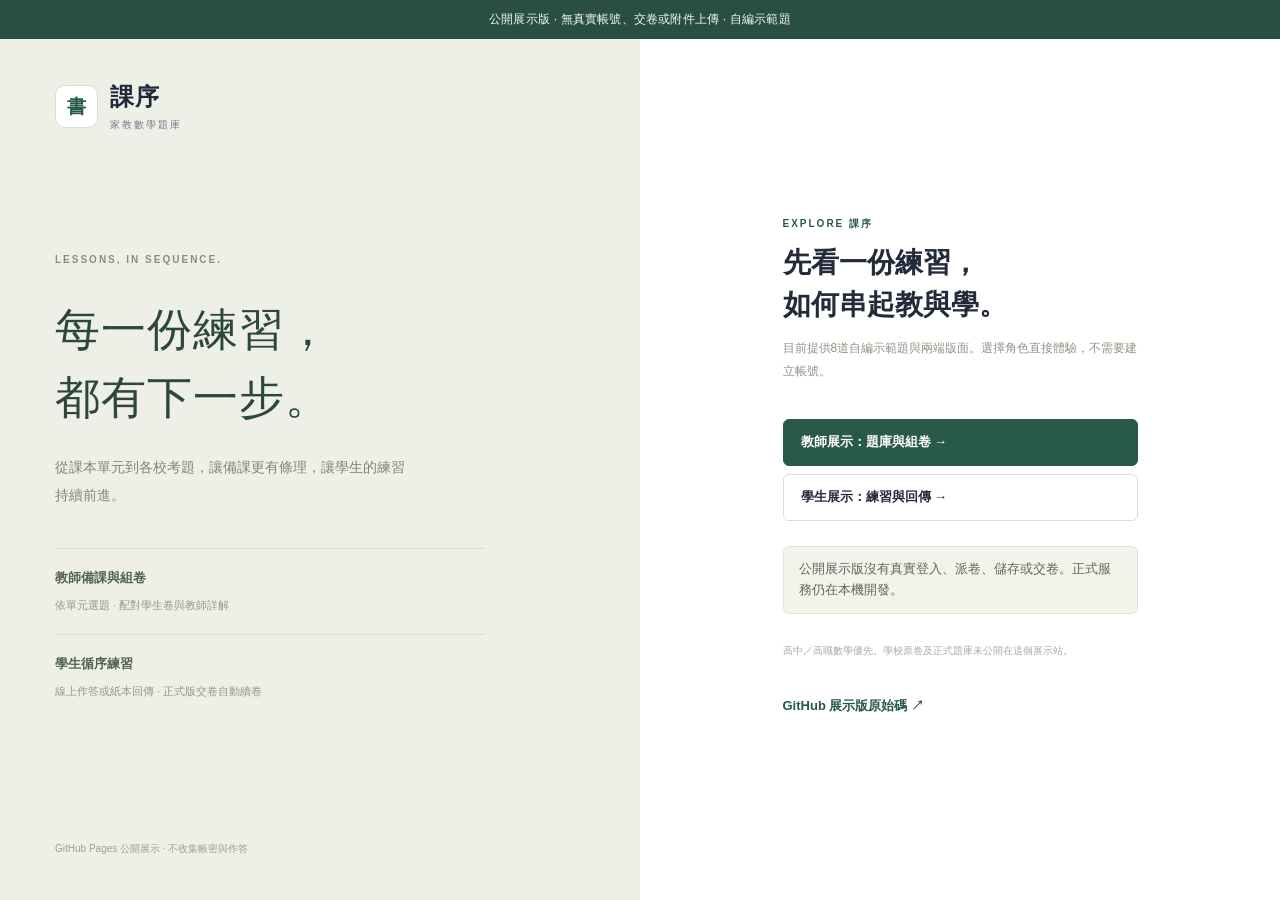
==== index.html @ 759a8093 "Publish Kexu math bank static demonstration" ====
<!doctype html>
<html lang="zh-Hant"><head><meta charset="utf-8"><meta name="viewport" content="width=device-width,initial-scale=1"><meta name="description" content="課序家教數學題庫公開展示：教師組卷與學生練習介面，不提供真實登入或交卷。"><title>課序 · 家教數學題庫展示</title><link rel="icon" href="data:,"><link rel="stylesheet" href="./assets/base.css"><link rel="stylesheet" href="./assets/demo.css"><link rel="stylesheet" href="./assets/katex/katex.min.css"><script defer src="./assets/katex/katex.min.js"></script><script defer src="./assets/katex/contrib/auto-render.min.js"></script><script defer src="./assets/site.js"></script></head><body data-page="home" data-root="./"><div id="app"></div><noscript>本展示需啟用JavaScript，未提供真實帳號及交卷。</noscript></body></html>
---- assets/base.css ----
:root{--ink:#232b3b;--muted:#76808a;--paper:#fff;--canvas:#f6f6f2;--line:#e4e7e1;--green:#29594b;--green-soft:#eaf2ed;--indigo:#2b3553;--sand:#edeae1;--radius:9px;--font:Arial,"PingFang TC","Noto Sans TC","Microsoft JhengHei",sans-serif}
*{box-sizing:border-box}body{margin:0;font-family:var(--font);font-size:14px;color:var(--ink);background:var(--canvas);line-height:1.6}button,input,textarea,select{font:inherit}button,a,input,select,textarea{-webkit-tap-highlight-color:transparent}button,a{touch-action:manipulation}button{cursor:pointer}button:disabled{opacity:.48;cursor:not-allowed}a{color:inherit;text-decoration:none}h1,h2,h3,p{margin:0}h1{font-size:31px;line-height:1.3;letter-spacing:-1px}h2{font-size:20px;line-height:1.5}h3{font-size:16px;line-height:1.6}small{font-size:12px;color:var(--muted)}button:focus-visible,a:focus-visible{outline:3px solid #82b6a3;outline-offset:3px}input:focus,textarea:focus,select:focus{outline:2px solid #82b6a3;outline-offset:1px}input,textarea,select{border:1px solid #dce1da;border-radius:6px;background:#fff;color:var(--ink);padding:10px 12px;min-width:0;max-width:100%;width:100%;line-height:1.6}input[type=checkbox],input[type=radio]{width:17px;height:17px;accent-color:var(--green);flex:none;padding:0}textarea{resize:vertical}label{display:flex;flex-direction:column;gap:7px;color:#465048;font-size:13px;font-weight:600;margin:0 0 18px}form label:last-of-type{margin-bottom:20px}.button{display:inline-flex;align-items:center;justify-content:center;gap:8px;min-height:40px;padding:9px 15px;border:1px solid #d9dfd8;border-radius:6px;background:white;color:var(--ink);font-weight:600;font-size:13px;white-space:nowrap}.button:hover:not(:disabled){background:#f1f4ef;border-color:#aabcb0}.button.primary{color:white;background:var(--green);border-color:var(--green)}.button.primary:hover:not(:disabled){background:#1f473b}.button.full{width:100%}.icon-button{padding:8px;display:inline-flex;align-items:center;justify-content:center;border:1px solid transparent;border-radius:6px;background:transparent;color:var(--muted)}.icon-button:hover{background:#eff2ec;color:var(--ink)}.text-button{display:inline-flex;align-items:center;gap:6px;border:0;background:transparent;color:var(--green);padding:7px 0;font-size:13px;font-weight:600}.eyebrow{display:block;font-family:'DM Sans',Arial,sans-serif;font-size:10px;letter-spacing:2px;font-weight:700;color:var(--green);margin-bottom:10px}.badge{display:inline-flex;align-items:center;gap:4px;padding:3px 8px;border-radius:4px;color:#53605a;background:#eff1eb;font-size:11px;white-space:nowrap;font-weight:500}.badge.green{background:var(--green-soft);color:var(--green)}.badge.muted{background:#f0f1ed;color:#798178}.badge.amber{background:#f9edcf;color:#977329}.notice{padding:12px 15px;border-radius:6px;font-size:13px;border:1px solid #f0d3ce;color:#973e33;background:#fff2ef;margin:0 0 16px;overflow-wrap:anywhere;display:flex;align-items:center;gap:8px}.notice.success{color:#285944;background:#edf6ef;border-color:#d2e6d7}.notice.info{color:#5e685d;background:#f2f3eb;border-color:#e0e4d6}.muted-text{color:var(--muted);font-size:13px;margin:8px 0 18px;line-height:1.8}.math-text{white-space:pre-wrap;overflow-wrap:anywhere}.math-text .katex{font-size:1.1em}.math-text .katex-display{overflow-x:auto;max-width:100%;padding:3px 0}.loading{display:flex;align-items:center;justify-content:center;gap:12px;min-height:250px;color:var(--muted)}.spinner{display:inline-block;width:21px;height:21px;border:2px solid #d6e0d8;border-top-color:var(--green);border-radius:50%;animation:spin .8s linear infinite}@keyframes spin{to{transform:rotate(360deg)}}.loading-shell{max-width:600px;margin:15vh auto;padding:24px}.empty{text-align:center;padding:50px 24px;color:#a5afa5}.empty h3{color:#536155;margin:14px 0 7px;font-size:16px}.empty p{color:#879187;font-size:13px;max-width:390px;margin:auto;line-height:1.8}.empty .text-button{display:flex;margin:12px auto 0}.brand{display:flex;align-items:center;gap:12px;font-size:24px;line-height:1.25;font-weight:700;letter-spacing:1px}.brand small{display:block;font-size:10px;letter-spacing:2px;margin-top:7px;font-weight:400}.brand-icon{display:flex;align-items:center;justify-content:center;width:43px;height:43px;border:1px solid #d8dfd4;border-radius:10px;color:var(--green);background:#fff}
.workspace{display:flex;min-height:100vh}.sidebar{width:226px;flex:none;position:fixed;inset:0 auto 0 0;background:#fff;border-right:1px solid var(--line);display:flex;flex-direction:column;padding:35px 21px 20px;z-index:30}.sidebar .brand{margin-left:4px}.sidebar-caption{font-family:'DM Sans',Arial,sans-serif;font-size:9px;letter-spacing:1.7px;color:#97a096;margin:52px 12px 15px}.sidebar nav{display:flex;flex-direction:column;gap:5px}.sidebar nav button{display:flex;align-items:center;gap:12px;border:none;background:transparent;color:#737d75;text-align:left;border-radius:6px;padding:12px 13px;font-size:13px;min-height:45px;position:relative}.sidebar nav button.active{color:var(--green);background:var(--green-soft);font-weight:600}.sidebar nav button:hover{background:#f3f5f0}.nav-arrow{margin-left:auto}.sidebar-bottom{display:flex;gap:10px;align-items:center;margin-top:auto;padding-top:20px;border-top:1px solid var(--line)}.avatar{width:33px;height:33px;display:flex;align-items:center;justify-content:center;border-radius:50%;background:#f0ede3;font-size:12px;color:#7a755f;font-weight:700}.sidebar-bottom strong{font-size:12px;max-width:100px;overflow:hidden;text-overflow:ellipsis;display:block}.sidebar-bottom small{display:block;font-size:10px}.sidebar-bottom button{margin-left:auto;background:transparent;border:none;padding:5px;color:#7d877d}.main{margin-left:226px;width:calc(100% - 226px);padding:42px 42px 70px;max-width:1800px}.mobile-bar,.sidebar-scrim{display:none}.page-heading{display:flex;align-items:center;justify-content:space-between;gap:20px;margin-bottom:29px}.page-heading p{color:var(--muted);font-size:13px;margin-top:10px}.page-heading .eyebrow{margin-bottom:11px}.stat-strip{display:grid;grid-template-columns:repeat(4,1fr);border-top:1px solid var(--line);border-bottom:1px solid var(--line);padding:17px 0;margin-bottom:28px}.stat-strip>div{padding-left:23px;border-right:1px solid var(--line);display:flex;align-items:center;justify-content:space-between;padding-right:25px}.stat-strip>div:first-child{padding-left:0}.stat-strip>div:last-child{border-right:0}.stat-strip span{font-size:12px;color:var(--muted)}.stat-strip strong{font-size:25px;font-family:'DM Sans',Arial,sans-serif;font-weight:500;line-height:1.3}.stat-strip small{font-family:var(--font);font-size:10px;margin-left:5px;color:#97a096}.library-toolbar{display:flex;align-items:center;justify-content:space-between;gap:15px;margin-bottom:12px}.search-field{display:flex;align-items:center;gap:10px;flex:1;max-width:480px;position:relative}.search-field svg{position:absolute;left:13px;color:#869386}.search-field input{padding-left:40px}.filter-row{display:flex;gap:8px;flex-wrap:wrap;margin-bottom:22px}.filter-row select{font-size:12px;padding:7px 10px;width:auto;max-width:220px;color:#657063}.library-layout{display:grid;grid-template-columns:minmax(260px,.94fr) minmax(320px,1.06fr);border:1px solid var(--line);border-radius:9px;background:#fff;overflow:hidden;min-height:630px}.question-list{border-right:1px solid var(--line);max-height:900px;overflow-y:auto}.section-label{padding:15px 21px;border-bottom:1px solid var(--line);font-size:12px;color:#748171;display:flex;justify-content:space-between;gap:10px}.section-label span{font-size:10px;color:#a2aba0}.question-row{display:block;width:100%;padding:20px 21px;text-align:left;border:0;border-bottom:1px solid var(--line);background:#fff;position:relative;color:var(--ink)}.question-row:hover{background:#f7f9f5}.question-row.active{background:#f1f6f0}.question-row.active:before{content:'';position:absolute;inset:0 auto 0 0;width:3px;background:var(--green)}.row-meta{display:flex;align-items:center;justify-content:space-between;gap:10px;font-size:10px;color:#81907f;margin-bottom:11px}.question-row>strong{font-weight:500;font-size:14px;display:-webkit-box;-webkit-line-clamp:2;-webkit-box-orient:vertical;overflow:hidden;line-height:1.9}.row-tags{display:flex;align-items:center;gap:7px;flex-wrap:wrap;font-size:10px;color:#909a8c;margin-top:12px}.row-tags>span:not(.badge){border-right:1px solid #dde4d7;padding-right:7px}.row-tags>span:last-child{border-right:none;padding-right:0}.selected-tag{color:var(--green);display:inline-flex;align-items:center;gap:3px}.question-detail{padding:26px 30px}.detail-top{display:flex;align-items:center;justify-content:space-between;gap:12px;margin-bottom:18px}.detail-top .row-tags{margin:0}.question-detail h2{font-size:18px;line-height:1.9;font-weight:600;margin-bottom:20px}.option-list{display:flex;flex-direction:column;gap:9px;margin-bottom:20px}.option-list>div{display:flex;gap:12px;padding:8px 10px;border:1px solid #edf0e9;border-radius:5px;font-size:13px;align-items:baseline}.option-list>div>span:first-child{font-family:'DM Sans',Arial;color:#8d998a;font-size:11px;font-weight:700}.source-reference{font-size:11px;color:#9ba395;line-height:1.9;margin:20px 0}.solution-block{border-top:1px solid var(--line);margin-top:28px;padding-top:26px}.solution-block .eyebrow{font-size:9px;color:#8b9983}.solution-block h3{font-size:17px;margin-bottom:17px}.answer-line{padding:10px 14px;background:#f1f5ee;color:#607052;font-size:12px;border-radius:5px;margin:8px 0 15px}.answer-line strong{margin-left:12px;color:var(--green);font-size:14px}.solution-block ol{padding-left:22px;font-size:13px;line-height:2.1;margin:18px 0 25px}.solution-block li{padding-left:5px;margin-bottom:9px}.solution-block li::marker{color:#8b9a81;font-family:'DM Sans',Arial;font-size:11px}.solution-block dl{font-size:12px;line-height:1.9;margin:0}.solution-block dt{font-weight:600;color:#64735c;margin-top:17px}.solution-block dd{margin:4px 0 0;color:#7b8473}.panel{background:#fff;border:1px solid var(--line);border-radius:var(--radius);padding:25px}.panel>h2{margin-bottom:17px}.panel-heading{display:flex;align-items:center;justify-content:space-between;gap:15px;margin-bottom:20px}.panel-heading h2{font-size:18px}.builder-layout{display:grid;grid-template-columns:minmax(0,1.2fr) minmax(0,.8fr);gap:22px;align-items:start}.ordered-list{margin:15px 0 25px}.ordered-row{display:flex;align-items:start;gap:13px;padding:18px 0;border-top:1px solid var(--line)}.ordered-row .number{font-family:'DM Sans',Arial;font-size:11px;color:#93a18e;padding-top:4px}.ordered-row>div:nth-child(2){min-width:0;flex:1}.ordered-row strong{font-size:13px;font-weight:500;line-height:1.8;display:-webkit-box;-webkit-line-clamp:3;-webkit-box-orient:vertical;overflow:hidden}.ordered-row small{display:block;margin-top:7px;font-size:10px}.order-actions{display:flex;align-items:center;gap:3px}.order-actions button{display:flex;align-items:center;justify-content:center;border:0;border-radius:4px;padding:6px;background:#f4f6f1;color:#71836a}.order-actions button:hover{background:#e7eee2}.paper-entry{padding:19px 0;border-top:1px solid var(--line)}.paper-entry h3{font-size:14px;margin-bottom:5px}.paper-entry p{font-size:13px;margin:5px 0}.paper-entry small{font-size:11px}.pdf-links{display:flex;gap:8px;flex-wrap:wrap;margin-top:13px}.pdf-links .button{font-size:11px;padding:7px 10px;min-height:34px}.review-panel{margin-top:24px}.submission-row{display:flex;align-items:center;gap:12px;justify-content:space-between;width:100%;text-align:left;background:transparent;border:0;border-top:1px solid var(--line);padding:18px 0;color:var(--ink)}.submission-row>div{flex:1;min-width:0}.submission-row strong{font-size:13px}.submission-row strong span{margin-left:12px;font-weight:400;color:#73816f}.submission-row small{display:block;margin-top:4px}.submission-row:hover{background:#f7f9f4}.source-table{border:1px solid var(--line);border-radius:9px;background:#fff;overflow:hidden}.source-row{display:flex;align-items:center;gap:21px;padding:23px 26px;border-bottom:1px solid var(--line)}.source-row:last-child{border-bottom:0}.source-icon{height:50px;width:43px;background:#f2f4ed;border-radius:6px;display:flex;align-items:center;justify-content:center;color:#809174;flex:none}.source-row>div:nth-child(2){flex:1;min-width:0}.source-row h3{font-size:15px}.source-row p{font-size:12px;color:#7c8876;margin:3px 0}.source-row small{font-size:11px;display:block;line-height:1.8}.source-row .row-tags{margin-top:8px}.source-actions{display:flex;flex-direction:column;align-items:end;gap:5px}.upload-source{margin-top:25px}.form-grid{display:grid;grid-template-columns:1fr 1fr;gap:0 18px}.span2{grid-column:1/-1}.modal-backdrop{position:fixed;inset:0;z-index:50;background:#1e2d2680;display:flex;align-items:start;justify-content:center;padding:35px 20px;overflow-y:auto;backdrop-filter:blur(3px)}.modal{width:min(740px,100%);background:#fff;padding:28px;border-radius:12px;box-shadow:0 20px 100px #14221940}.modal>header{display:flex;align-items:start;justify-content:space-between;gap:15px;margin-bottom:25px}.modal header .eyebrow{font-size:9px}.modal-footer{border-top:1px solid var(--line);padding-top:20px;display:flex;justify-content:end;gap:10px}.review-answers>div{border-top:1px solid var(--line);padding:17px 0}.review-answers strong{font-size:12px;color:var(--green)}.review-answers p{font-size:13px;margin:8px 0}.attachment-list{display:flex;flex-direction:column;gap:8px;margin:16px 0}.attachment{display:flex;align-items:center;gap:10px;border:1px solid var(--line);border-radius:6px;padding:11px 13px;color:#617157;font-size:12px}.attachment span{flex:1;overflow-wrap:anywhere}.attachment small{display:block;font-size:10px}
.auth-page{min-height:100vh;display:grid;grid-template-columns:1fr 1fr}.auth-story{background:#eef0e8;padding:43px 55px;display:flex;flex-direction:column;min-height:100vh}.auth-story-content{margin:auto 0;padding:55px 0;max-width:430px}.auth-story-content .eyebrow{font-size:10px;color:#83917a;margin-bottom:28px}.auth-story-content h1{font-size:45px;line-height:1.5;font-weight:500;letter-spacing:1px;color:#2e473e}.auth-story-content>p{font-size:14px;line-height:1.95;color:#7c8875;margin:23px 0 39px;max-width:360px}.auth-feature{display:flex;align-items:center;gap:15px;padding:19px 0;border-top:1px solid #d9dfd1;color:#7e9170}.auth-feature strong{font-size:13px;font-weight:600;display:block;color:#52644c;margin-bottom:4px}.auth-feature span{font-size:11px;color:#8f9b84}.auth-note{font-size:10px;color:#98a08f;display:flex;gap:7px;align-items:center}.auth-form-section{display:flex;align-items:center;justify-content:center;padding:45px;background:#fff}.auth-form-wrap{width:100%;max-width:355px}.auth-form-wrap h2{font-size:28px;margin-bottom:11px;font-weight:600}.auth-form-wrap>p{font-size:12px;color:#8b9685;line-height:1.9;margin-bottom:29px}.auth-form-wrap form{margin-top:25px}.auth-form-wrap label{font-size:12px;gap:8px}.auth-form-wrap input{padding:12px}.auth-form-wrap .button{margin-top:8px;min-height:46px;justify-content:space-between;padding:12px 17px}.auth-form-wrap .auth-footnote{margin-top:28px;font-size:10px;color:#a4ac9e;line-height:1.8}.segmented{display:inline-flex;border:1px solid var(--line);background:#f2f4ee;border-radius:6px;padding:3px;gap:3px}.segmented button{border:0;background:transparent;padding:8px 19px;color:#84917b;font-size:12px;border-radius:4px;min-height:35px}.segmented button.active{background:#fff;color:var(--green);box-shadow:0 1px 4px #2036220d;font-weight:600}.auth-form-wrap>.segmented{display:flex}.auth-form-wrap>.segmented button{flex:1}.assignment-header{border:1px solid var(--line);background:#fff;border-radius:9px;display:flex;align-items:center;justify-content:space-between;gap:18px;padding:24px 28px;margin-bottom:22px}.assignment-header h2{font-size:21px;margin:10px 0 6px}.assignment-header p{color:#8b9784;font-size:12px}.practice-toolbar{display:flex;align-items:center;justify-content:space-between;gap:16px;margin-bottom:22px}.practice-toolbar>span{font-size:12px;color:#84917b}.practice-questions{max-width:950px}.practice-question{background:#fff;border:1px solid var(--line);border-radius:9px;padding:28px 30px;margin-bottom:20px}.practice-question-heading{display:flex;align-items:center;gap:13px;color:#87957e;font-size:11px;margin-bottom:20px}.question-number{color:var(--green);font-family:'DM Sans',Arial;font-size:21px;letter-spacing:1px}.unit-tag{margin-left:auto;border:1px solid #e9ede4;border-radius:4px;padding:3px 8px}.practice-question h3{font-weight:500;font-size:17px;line-height:1.95;margin-bottom:23px}.answer-options{display:grid;grid-template-columns:1fr 1fr;gap:10px;margin:16px 0 21px}.answer-options label{display:flex;flex-direction:row;align-items:center;border:1px solid var(--line);border-radius:6px;padding:12px 14px;gap:10px;font-weight:400;font-size:13px;margin:0;cursor:pointer}.answer-options label.chosen{background:var(--green-soft);border-color:#a8c4ae}.answer-options label strong{font-family:'DM Sans',Arial;font-size:12px;color:#849679}.skip-control,.confirmation{flex-direction:row;align-items:center;gap:9px;font-weight:400;font-size:12px;color:#899582;margin-top:16px;cursor:pointer}.submission-footer{display:flex;align-items:center;justify-content:space-between;gap:20px;border-top:1px solid var(--line);padding:21px 0;position:sticky;bottom:0;background:var(--canvas);z-index:5}.submission-footer strong{font-size:13px}.submission-footer p{font-size:10px;color:#99a290;margin-top:6px}.submission-footer>div:last-child{display:flex;gap:9px}.paper-upload>p{font-size:13px;color:#8a9682;line-height:1.9;margin-bottom:24px}.dropzone{position:relative;border:1px dashed #afc2a3;background:#f7f9f3;border-radius:7px;align-items:center;justify-content:center;padding:33px;text-align:center;color:#829777;cursor:pointer;font-weight:400;min-height:190px}.dropzone strong{font-size:14px;color:#5b7450;font-weight:500}.dropzone span{font-size:11px;color:#9aa88f}.dropzone input{position:absolute;inset:0;opacity:0;cursor:pointer}.upload-previews{display:grid;grid-template-columns:repeat(3,1fr);gap:13px;margin:20px 0}.upload-preview{border:1px solid var(--line);border-radius:7px;overflow:hidden;min-width:0}.upload-preview img{display:block;width:100%;height:180px;object-fit:contain;background:#f5f6f2}.pdf-preview{height:180px;display:flex;flex-direction:column;align-items:center;justify-content:center;gap:13px;background:#f5f6f2;color:#8da17c;font-size:12px}.preview-caption{padding:12px}.preview-caption strong{font-size:11px;font-weight:500;overflow-wrap:anywhere;display:block}.preview-caption small{display:block;font-size:10px;margin:3px 0 9px}.confirmation{color:#66765d;font-size:12px;padding:14px;background:#f5f7f1;border-radius:5px;align-items:flex-start}.history-entry{border-bottom:1px solid var(--line);padding:5px 0 27px;margin-bottom:27px}.history-entry:last-child{border-bottom:0;margin-bottom:0}.history-entry .panel-heading{margin-bottom:7px}.history-entry h2{font-size:17px}.student-feedback{display:flex;gap:12px;align-items:start;background:#f1f5ec;padding:16px 18px;border-radius:6px;color:#7c936b;margin:16px 0}.student-feedback strong{font-size:12px;color:#5e774e}.student-feedback p{font-size:13px;color:#76876a;white-space:pre-wrap;margin-top:5px}
.review-solution{font-size:12px;color:#77876d;margin-top:12px}.review-solution summary{cursor:pointer;color:var(--green);font-weight:500;padding:5px 0}.review-solution ol{padding-left:22px;line-height:1.9}.review-solution li{margin-bottom:7px}
@media(min-width:1500px){.main{padding-left:65px;padding-right:65px}.library-layout{grid-template-columns:minmax(350px,.85fr) minmax(420px,1.15fr)}}
@media(max-width:1100px){.sidebar{width:200px;padding-left:15px;padding-right:15px}.main{margin-left:200px;width:calc(100% - 200px);padding:35px 25px 50px}.library-layout{grid-template-columns:minmax(230px,.95fr) minmax(260px,1.05fr)}.question-detail{padding:22px}.question-row{padding:18px}.stat-strip>div{padding-left:12px;padding-right:12px}.stat-strip strong{font-size:22px}.builder-layout{grid-template-columns:1fr 1fr;gap:16px}.panel{padding:20px}.ordered-row{flex-wrap:wrap}.ordered-row .order-actions{margin-left:24px}.auth-story{padding:40px}.auth-story-content h1{font-size:36px}.source-row{padding:20px;gap:15px}}
@media(max-width:800px){.sidebar{transform:translateX(-100%);transition:transform .2s;width:240px}.sidebar.is-open{transform:translateX(0)}.sidebar-scrim{display:block;position:fixed;inset:0;background:#20332755;z-index:20;border:0}.main{margin:0;width:100%;padding:0 22px 45px}.mobile-bar{display:flex;align-items:center;gap:14px;height:65px;border-bottom:1px solid var(--line);margin-bottom:25px}.mobile-bar>strong{font-size:20px;color:var(--green);letter-spacing:2px}.mobile-bar>span{margin-left:auto;font-size:11px;color:#829079}.page-heading{margin-bottom:23px}.page-heading h1{font-size:27px}.page-heading p{font-size:12px}.stat-strip{margin-bottom:22px}.auth-page{grid-template-columns:.9fr 1.1fr}.auth-story{padding:32px}.auth-story-content h1{font-size:31px}.auth-form-section{padding:30px}.source-row{flex-wrap:wrap}.source-actions{flex-direction:row;align-items:center;width:100%;margin-left:58px}.source-actions .button{font-size:11px;min-height:34px}.builder-layout{grid-template-columns:1fr 1fr}.submission-footer{gap:15px}.submission-footer>div:last-child{flex-direction:column}.upload-previews{grid-template-columns:repeat(2,1fr)}}
@media(max-width:600px){body{font-size:13px}.main{padding:0 16px 35px}.page-heading{align-items:start;gap:10px}.page-heading h1{font-size:25px}.page-heading .button{font-size:11px;padding:8px 10px;min-height:37px}.page-heading p{line-height:1.8}.eyebrow{font-size:9px;letter-spacing:1.4px}.stat-strip{grid-template-columns:repeat(4,1fr);padding:14px 0}.stat-strip>div{flex-direction:column;align-items:start;gap:4px;padding-left:12px;padding-right:5px}.stat-strip span{font-size:10px}.stat-strip strong{font-size:22px}.stat-strip small{font-size:9px}.library-toolbar{gap:8px}.library-toolbar .button{font-size:11px;padding:9px;gap:5px}.search-field input{font-size:12px;padding:10px 8px 10px 32px}.search-field svg{left:10px;width:16px}.filter-row{gap:6px;margin-bottom:18px}.filter-row select{max-width:calc(50% - 3px);font-size:11px;flex:1 1 30%;padding:7px}.library-layout{display:flex;flex-direction:column}.question-list{max-height:410px;border-right:0;border-bottom:1px solid var(--line)}.section-label{position:sticky;top:0;background:#fff;z-index:1;padding:12px 16px}.question-row{padding:15px 16px}.question-row>strong{font-size:13px}.row-meta{font-size:9px}.question-detail{padding:22px 19px}.question-detail h2{font-size:17px}.builder-layout{grid-template-columns:1fr;gap:18px}.panel{padding:19px}.ordered-row strong{font-size:12px}.ordered-row .order-actions{margin:0;flex:none}.paper-entry h3{font-size:13px}.pdf-links .button{font-size:11px}.submission-row strong span{display:block;margin-left:0;margin-top:4px;font-size:12px}.submission-row small{font-size:10px}.source-row{padding:19px 16px;gap:12px}.source-row>div:nth-child(2){flex:1;min-width:170px}.source-icon{width:35px;height:45px}.source-row h3{font-size:14px}.source-row p{font-size:11px}.source-row small{font-size:10px}.source-actions{margin-left:47px;gap:12px}.form-grid{gap:0 12px}.form-grid label{font-size:11px}.form-grid label input,.form-grid label select{font-size:12px}.modal-backdrop{padding:15px 10px}.modal{padding:20px 16px}.modal h2{font-size:19px}.modal .form-grid{grid-template-columns:1fr}.modal .span2{grid-column:auto}.auth-page{display:flex;flex-direction:column;min-height:100vh;background:#fff}.auth-story{min-height:0;padding:25px 25px 24px;background:#eef0e8}.auth-story .brand{font-size:21px}.auth-story-content{padding:25px 0 0;max-width:none}.auth-story-content .eyebrow{display:none}.auth-story-content h1{font-size:26px;line-height:1.55;letter-spacing:.5px}.auth-story-content h1 br{display:none}.auth-story-content>p{font-size:11px;margin:10px 0 0;max-width:none}.auth-feature,.auth-note{display:none}.auth-form-section{padding:30px 25px;align-items:start;flex:1}.auth-form-wrap{max-width:420px}.auth-form-wrap h2{font-size:23px}.auth-form-wrap>p{font-size:11px;margin-bottom:20px}.auth-form-wrap label{margin-bottom:16px}.auth-form-wrap .auth-footnote{margin-top:22px}.assignment-header{padding:20px;flex-direction:column;align-items:start;gap:15px}.assignment-header h2{font-size:19px}.assignment-header p{font-size:11px}.assignment-header .button{font-size:12px;width:100%}.practice-toolbar{gap:8px}.segmented button{font-size:11px;padding:7px 13px}.practice-toolbar>span{font-size:10px}.practice-question{padding:21px 18px}.practice-question-heading{gap:9px;font-size:10px}.question-number{font-size:20px}.unit-tag{font-size:9px;max-width:125px;overflow-wrap:anywhere}.practice-question h3{font-size:15px;line-height:1.9}.answer-options{grid-template-columns:1fr;gap:8px}.answer-options label{padding:12px;font-size:12px}.skip-control{font-size:11px}.submission-footer{flex-direction:column;align-items:stretch;padding:16px 0;gap:12px}.submission-footer>div:last-child{flex-direction:row}.submission-footer .button{flex:1;font-size:12px}.submission-footer p{font-size:10px}.dropzone{padding:23px 15px;min-height:170px}.dropzone strong{font-size:13px}.dropzone span{font-size:10px}.upload-previews{grid-template-columns:1fr 1fr;gap:9px}.upload-preview img,.pdf-preview{height:150px}.preview-caption{padding:9px}.preview-caption strong{font-size:10px}.confirmation{font-size:11px;padding:12px}.history-entry .panel-heading{align-items:start}.history-entry h2{font-size:15px}.history-entry .badge{font-size:10px}.notice{font-size:11px;padding:11px 12px;line-height:1.8}.empty{padding:35px 18px}.empty p{font-size:12px}}
@media(prefers-reduced-motion:reduce){*{scroll-behavior:auto!important;animation:none!important;transition:none!important}}
---- assets/demo.css ----
.demo-banner{position:relative;z-index:40;text-align:center;background:#294f43;color:#f3f6f0;font-size:12px;padding:10px 16px;letter-spacing:.2px}.sidebar{top:39px}.auth-page,.auth-story{min-height:calc(100vh - 39px)}.workspace{min-height:calc(100vh - 39px)}.brand-icon{font-size:19px}.demo-note{margin-top:25px!important}.small-stat{font-size:16px!important}.demo-steps{font-size:14px;line-height:2.2;padding-left:23px}.main .mobile-bar>a{margin-left:auto;font-size:12px;color:var(--green)}.practice-toolbar .segmented .button{border:0;background:transparent;min-height:35px;font-size:12px}.practice-toolbar .segmented .active{background:#fff;color:var(--green)}.print-actions{margin:24px auto;max-width:850px;display:flex;align-items:center;flex-wrap:wrap;gap:12px;padding:0 20px}.print-actions p{font-size:12px;color:var(--muted);width:100%}.print-paper{max-width:850px;padding:45px;margin:20px auto;background:white}.print-paper header{padding-bottom:20px;margin-bottom:25px;border-bottom:2px solid var(--green)}.print-paper header p{margin-top:10px}.print-paper article{break-inside:avoid;margin:0 0 28px}.print-paper h2{font-size:18px;line-height:1.9}.print-paper li{line-height:2}.print-paper .answer-space{height:110px;border-bottom:1px solid #ddd}.print-paper .solution-block{margin-top:15px;padding:20px;background:#f4f7f2;border:0}.print-paper .solution-block ol{margin:12px 0}.print-paper .solution-block dt{margin-top:8px}
@media(max-width:600px){.demo-banner{font-size:10px;line-height:1.8;padding:8px 12px}.sidebar{top:34px}.auth-page,.auth-story{min-height:0}.auth-page{min-height:calc(100vh - 34px)}.print-paper{padding:22px;margin:12px}.print-paper h1{font-size:24px}.demo-steps{font-size:13px}.practice-toolbar .segmented .button{font-size:11px;padding:7px 10px}.small-stat{font-size:13px!important}}
@media print{@page{size:A4;margin:16mm}.print-actions{display:none}body{background:white}.print-paper{margin:0;padding:0;max-width:none}.print-paper h1{font-size:22pt}.print-paper h2{font-size:12pt}.print-paper .solution-block{font-size:11pt}a{color:inherit}}
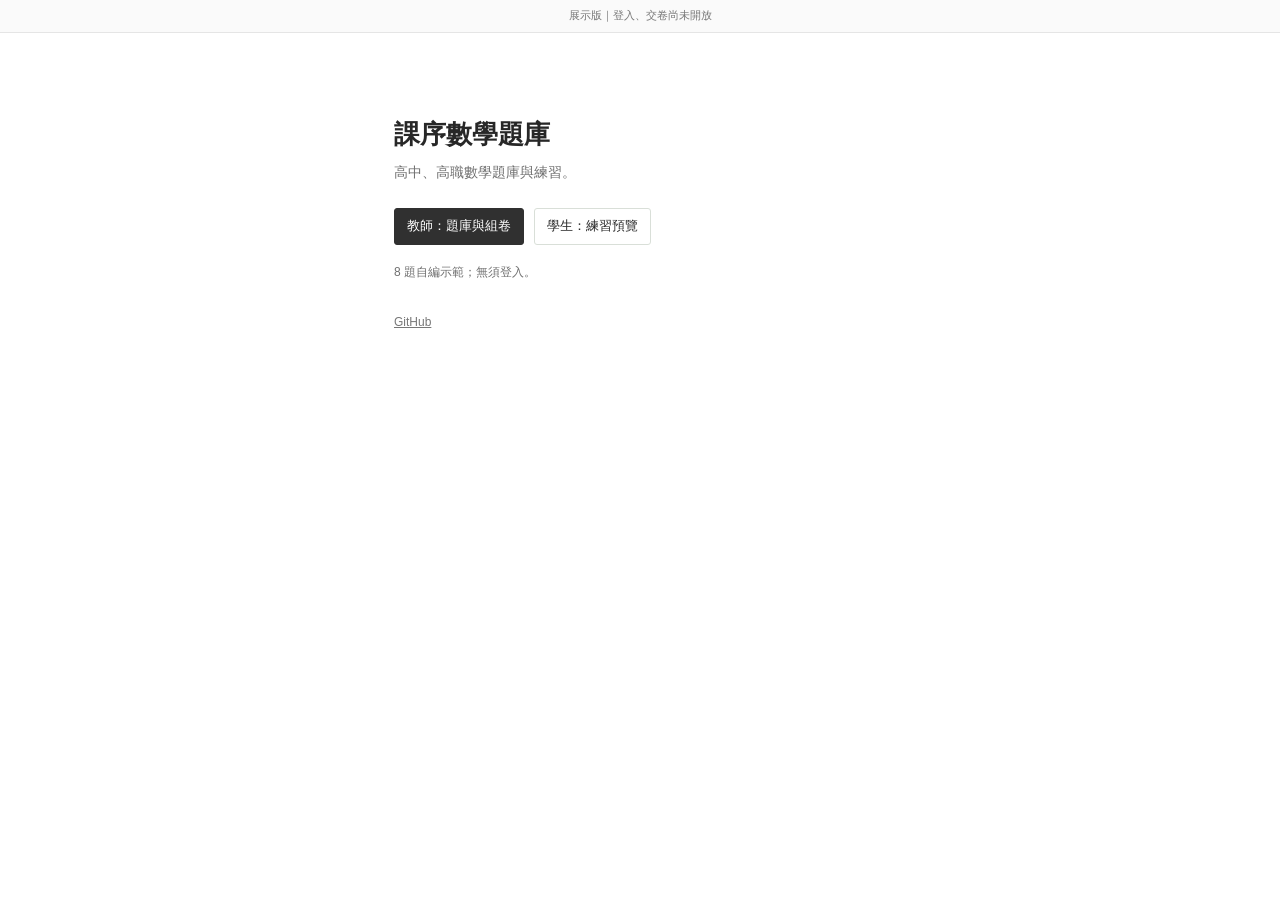
==== commit faeb2138: "Simplify demo layout and navigation" ====
--- a/index.html
+++ b/index.html
@@ -1,2 +1,2 @@
 <!doctype html>
-<html lang="zh-Hant"><head><meta charset="utf-8"><meta name="viewport" content="width=device-width,initial-scale=1"><meta name="description" content="課序家教數學題庫公開展示：教師組卷與學生練習介面，不提供真實登入或交卷。"><title>課序 · 家教數學題庫展示</title><link rel="icon" href="data:,"><link rel="stylesheet" href="./assets/base.css"><link rel="stylesheet" href="./assets/demo.css"><link rel="stylesheet" href="./assets/katex/katex.min.css"><script defer src="./assets/katex/katex.min.js"></script><script defer src="./assets/katex/contrib/auto-render.min.js"></script><script defer src="./assets/site.js"></script></head><body data-page="home" data-root="./"><div id="app"></div><noscript>本展示需啟用JavaScript，未提供真實帳號及交卷。</noscript></body></html>+<html lang="zh-Hant"><head><meta charset="utf-8"><meta name="viewport" content="width=device-width,initial-scale=1"><meta name="description" content="課序家教數學題庫公開展示：教師組卷與學生練習介面，不提供真實登入或交卷。"><title>課序 · 家教數學題庫展示</title><link rel="icon" href="data:,"><link rel="stylesheet" href="./assets/base.css"><link rel="stylesheet" href="./assets/demo.css?v=compact-1"><link rel="stylesheet" href="./assets/katex/katex.min.css"><script defer src="./assets/katex/katex.min.js"></script><script defer src="./assets/katex/contrib/auto-render.min.js"></script><script defer src="./assets/site.js?v=compact-1"></script></head><body data-page="home" data-root="./"><div id="app"></div><noscript>本展示需啟用JavaScript，未提供真實帳號及交卷。</noscript></body></html>
--- a/assets/demo.css
+++ b/assets/demo.css
@@ -1,3 +1,73 @@
-.demo-banner{position:relative;z-index:40;text-align:center;background:#294f43;color:#f3f6f0;font-size:12px;padding:10px 16px;letter-spacing:.2px}.sidebar{top:39px}.auth-page,.auth-story{min-height:calc(100vh - 39px)}.workspace{min-height:calc(100vh - 39px)}.brand-icon{font-size:19px}.demo-note{margin-top:25px!important}.small-stat{font-size:16px!important}.demo-steps{font-size:14px;line-height:2.2;padding-left:23px}.main .mobile-bar>a{margin-left:auto;font-size:12px;color:var(--green)}.practice-toolbar .segmented .button{border:0;background:transparent;min-height:35px;font-size:12px}.practice-toolbar .segmented .active{background:#fff;color:var(--green)}.print-actions{margin:24px auto;max-width:850px;display:flex;align-items:center;flex-wrap:wrap;gap:12px;padding:0 20px}.print-actions p{font-size:12px;color:var(--muted);width:100%}.print-paper{max-width:850px;padding:45px;margin:20px auto;background:white}.print-paper header{padding-bottom:20px;margin-bottom:25px;border-bottom:2px solid var(--green)}.print-paper header p{margin-top:10px}.print-paper article{break-inside:avoid;margin:0 0 28px}.print-paper h2{font-size:18px;line-height:1.9}.print-paper li{line-height:2}.print-paper .answer-space{height:110px;border-bottom:1px solid #ddd}.print-paper .solution-block{margin-top:15px;padding:20px;background:#f4f7f2;border:0}.print-paper .solution-block ol{margin:12px 0}.print-paper .solution-block dt{margin-top:8px}
-@media(max-width:600px){.demo-banner{font-size:10px;line-height:1.8;padding:8px 12px}.sidebar{top:34px}.auth-page,.auth-story{min-height:0}.auth-page{min-height:calc(100vh - 34px)}.print-paper{padding:22px;margin:12px}.print-paper h1{font-size:24px}.demo-steps{font-size:13px}.practice-toolbar .segmented .button{font-size:11px;padding:7px 10px}.small-stat{font-size:13px!important}}
-@media print{@page{size:A4;margin:16mm}.print-actions{display:none}body{background:white}.print-paper{margin:0;padding:0;max-width:none}.print-paper h1{font-size:22pt}.print-paper h2{font-size:12pt}.print-paper .solution-block{font-size:11pt}a{color:inherit}}
+:root{--ink:#272727;--muted:#707070;--canvas:#fff;--line:#e5e5e5;--green:#303030;--green-soft:#f2f2f2;--radius:3px}
+body{background:white;color:var(--ink)}
+.demo-banner{border-bottom:1px solid var(--line);background:#fafafa;color:#777;font-size:11px;padding:7px 20px;text-align:center}
+.site-wrap{max-width:1160px;margin:auto;padding:0 28px}
+.site-header{display:flex;align-items:center;gap:26px;min-height:65px;border-bottom:1px solid var(--line)}
+.site-header .brand{font-size:20px;letter-spacing:0;gap:9px;white-space:nowrap}
+.site-header .brand span{font-size:12px;font-weight:400;color:var(--muted)}
+.site-nav{display:flex;gap:3px;align-self:stretch;align-items:center}
+.site-nav button{border:0;background:transparent;color:#777;padding:9px 13px;font-size:13px;border-radius:3px}
+.site-nav button.active{background:#f1f1f1;color:#272727;font-weight:600}
+.home-link{font-size:12px;color:#777;margin-left:auto}
+.main{margin:0;width:100%;max-width:none;padding:23px 0 35px}
+.page-heading{margin-bottom:18px;gap:10px}
+.page-heading h1{font-size:23px;letter-spacing:0;font-weight:600}
+.page-heading p{font-size:12px;margin-top:5px}
+.button{border-radius:3px;min-height:36px;padding:7px 12px;font-weight:500;box-shadow:none}
+.button.primary{background:#303030;border-color:#303030}
+.button.primary:hover:not(:disabled){background:#4b4b4b}
+input,select,textarea,.badge,.segmented{border-radius:3px}
+.simple-home{max-width:540px;margin:85px auto;padding:0 24px}
+.simple-home h1{font-size:26px;letter-spacing:0;font-weight:600}
+.simple-home>p{color:var(--muted);font-size:14px;margin:10px 0 24px}
+.home-actions{display:flex;gap:10px;flex-wrap:wrap}
+.simple-home .home-note{font-size:12px;margin:18px 0 28px}
+.repo-link{font-size:12px;color:#777;text-decoration:underline}
+.library-toolbar{margin-bottom:10px}.filter-row{margin-bottom:15px}
+.library-layout{border-radius:3px;min-height:0;grid-template-columns:minmax(260px,.85fr) minmax(320px,1.15fr)}
+.question-list{max-height:720px}.question-row{padding:13px 17px}
+.question-row.active{background:#f6f6f6}.question-row.active:before{background:#aaa;width:2px}
+.row-meta{margin-bottom:6px;color:#777}.row-meta .badge{display:none}
+.question-row>strong{font-size:13px;line-height:1.7}.row-tags{margin-top:7px;font-size:10px;color:#777}
+.question-detail{padding:20px 23px}.question-detail h2{font-size:17px;line-height:1.8;margin:12px 0 15px}
+.option-list{gap:6px;margin-bottom:14px}.option-list>div{padding:5px 9px;border-radius:3px}
+.source-reference{font-size:10px;margin:12px 0}
+.solution-block{margin-top:20px;padding-top:18px}.solution-block h3{font-size:15px;margin-bottom:10px}
+.answer-line{background:#f5f5f5;padding:7px 10px;margin:0 0 12px}
+.solution-block ol{margin:12px 0;line-height:1.8}.solution-block li{margin-bottom:5px}
+.teaching-notes{color:#777;font-size:12px;border-top:1px solid var(--line);padding-top:10px}
+.teaching-notes summary{cursor:pointer}.teaching-notes dt{margin-top:9px}
+.panel,.assignment-header,.practice-question{border-radius:3px;padding:20px}
+.assignment-header{margin-bottom:15px;padding:15px 20px}.assignment-header h2{font-size:18px;margin:6px 0}
+.practice-toolbar{margin-bottom:15px}.practice-toolbar .segmented .button{border:0;background:transparent;font-size:12px;min-height:32px}
+.practice-toolbar .segmented .active{background:#fff;color:#272727}
+.practice-question{margin-bottom:15px}.practice-question-heading{margin-bottom:12px}.question-number{font-size:16px;color:#777}
+.practice-question h3{font-size:16px;margin-bottom:15px}.answer-options label{padding:9px 11px;border-radius:3px}
+.notice{border-radius:3px;background:#f7f7f7!important;border-color:var(--line)!important;color:#777!important;font-size:12px}
+.demo-steps{font-size:13px;line-height:2;padding-left:23px}
+.print-actions{margin:20px auto;max-width:850px;display:flex;align-items:center;flex-wrap:wrap;gap:12px;padding:0 20px}
+.print-actions p{font-size:12px;color:var(--muted);width:100%}
+.print-paper{max-width:850px;padding:40px;margin:20px auto;background:white}
+.print-paper header{padding-bottom:16px;margin-bottom:23px;border-bottom:1px solid #777}.print-paper header p{margin-top:8px}
+.print-paper article{break-inside:avoid;margin:0 0 28px}.print-paper h2{font-size:18px;line-height:1.9}.print-paper li{line-height:2}
+.print-paper .answer-space{height:110px;border-bottom:1px solid #ddd}
+.print-paper .solution-block{margin-top:12px;padding:15px;background:#f8f8f8;border:0}
+.print-paper .solution-block ol{margin:12px 0}.print-paper .teaching-notes{border:0}
+@media(max-width:700px){
+ .site-wrap{padding:0 16px}.site-header{flex-wrap:wrap;gap:8px 18px;padding:12px 0 9px;min-height:0}
+ .site-header .brand{font-size:19px}.home-link{order:1}.site-nav{order:2;width:100%;gap:2px}
+ .site-nav button{padding:7px 10px;font-size:12px}.main{padding:18px 0 28px}
+ .simple-home{margin:45px auto}.simple-home h1{font-size:24px}.home-actions{flex-direction:column;align-items:stretch}
+ .page-heading h1{font-size:21px}.library-layout{display:flex;flex-direction:column}
+ .question-list{max-height:280px;border-right:0;border-bottom:1px solid var(--line)}
+ .question-row{padding:12px 15px}.question-detail{padding:17px}.question-detail h2{font-size:16px}
+ .builder-layout{grid-template-columns:1fr}.panel,.practice-question{padding:17px}
+ .assignment-header{flex-direction:column;align-items:start;gap:10px}.assignment-header .button{width:auto}
+ .practice-toolbar .segmented .button{font-size:11px;padding:7px 9px}.practice-question h3{font-size:15px}
+ .print-paper{padding:18px;margin:12px}.print-paper h1{font-size:24px}
+}
+@media print{
+ @page{size:A4;margin:16mm}.print-actions{display:none}.print-paper{margin:0;padding:0;max-width:none}
+ .print-paper h1{font-size:22pt}.print-paper h2{font-size:12pt}.print-paper .solution-block{font-size:11pt}
+ .print-paper .teaching-notes{display:block}.print-paper .teaching-notes>dl{display:block!important}
+}
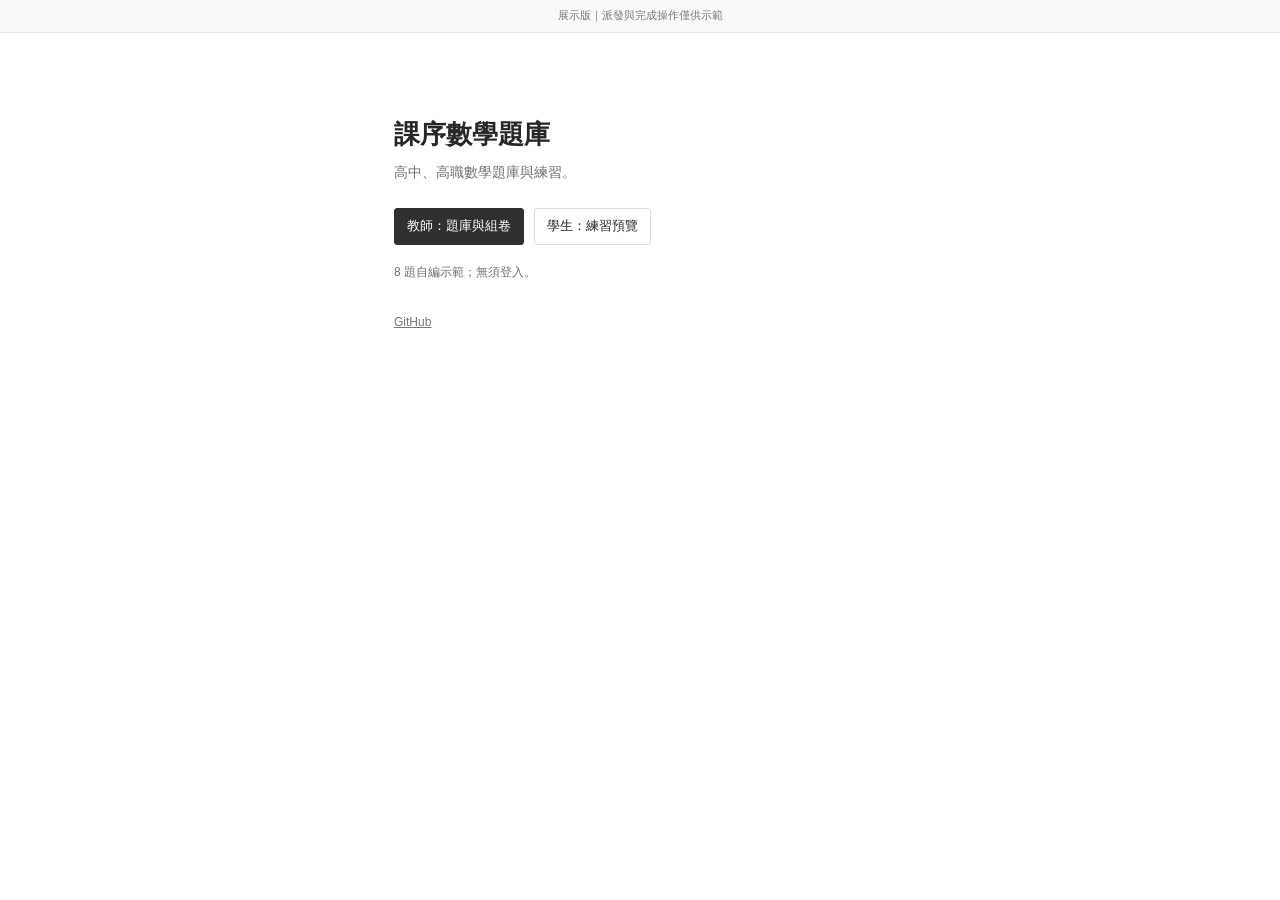
==== commit bafa6c51: "Add teacher-assigned practice demonstration" ====
--- a/index.html
+++ b/index.html
@@ -1,2 +1,2 @@
 <!doctype html>
-<html lang="zh-Hant"><head><meta charset="utf-8"><meta name="viewport" content="width=device-width,initial-scale=1"><meta name="description" content="課序家教數學題庫公開展示：教師組卷與學生練習介面，不提供真實登入或交卷。"><title>課序 · 家教數學題庫展示</title><link rel="icon" href="data:,"><link rel="stylesheet" href="./assets/base.css"><link rel="stylesheet" href="./assets/demo.css?v=compact-1"><link rel="stylesheet" href="./assets/katex/katex.min.css"><script defer src="./assets/katex/katex.min.js"></script><script defer src="./assets/katex/contrib/auto-render.min.js"></script><script defer src="./assets/site.js?v=compact-1"></script></head><body data-page="home" data-root="./"><div id="app"></div><noscript>本展示需啟用JavaScript，未提供真實帳號及交卷。</noscript></body></html>+<html lang="zh-Hant"><head><meta charset="utf-8"><meta name="viewport" content="width=device-width,initial-scale=1"><meta name="description" content="課序家教數學題庫公開展示：教師組卷與學生練習介面，不提供真實登入或交卷。"><title>課序 · 家教數學題庫展示</title><link rel="icon" href="data:,"><link rel="stylesheet" href="./assets/base.css"><link rel="stylesheet" href="./assets/demo.css?v=dispatch-1"><link rel="stylesheet" href="./assets/katex/katex.min.css"><script defer src="./assets/katex/katex.min.js"></script><script defer src="./assets/katex/contrib/auto-render.min.js"></script><script defer src="./assets/dispatch-state.js?v=dispatch-1"></script><script defer src="./assets/dispatch-ui.js?v=dispatch-1"></script><script defer src="./assets/site.js?v=dispatch-1"></script></head><body data-page="home" data-root="./"><div id="app"></div><noscript>本展示需啟用JavaScript，未提供真實帳號及交卷。</noscript></body></html>
--- a/assets/demo.css
+++ b/assets/demo.css
@@ -45,6 +45,11 @@
 .practice-question h3{font-size:16px;margin-bottom:15px}.answer-options label{padding:9px 11px;border-radius:3px}
 .notice{border-radius:3px;background:#f7f7f7!important;border-color:var(--line)!important;color:#777!important;font-size:12px}
 .demo-steps{font-size:13px;line-height:2;padding-left:23px}
+.submission-footer{position:static;bottom:auto}
+.dispatch-notice{font-size:12px;color:#777;margin-bottom:18px}
+.dispatch-records{margin-top:20px}.dispatch-record{display:flex;justify-content:space-between;align-items:center;gap:15px;padding:15px 0;border-top:1px solid var(--line)}
+.dispatch-record p{font-size:12px;color:#777;margin-top:5px}.dispatch-actions{display:flex;gap:7px;flex-wrap:wrap}.dispatch-records>h2{margin-bottom:15px}
+#dispatch-form .teaching-notes{margin-top:20px}.panel ol{padding-left:23px;line-height:1.9}
 .print-actions{margin:20px auto;max-width:850px;display:flex;align-items:center;flex-wrap:wrap;gap:12px;padding:0 20px}
 .print-actions p{font-size:12px;color:var(--muted);width:100%}
 .print-paper{max-width:850px;padding:40px;margin:20px auto;background:white}
@@ -62,6 +67,7 @@
  .question-list{max-height:280px;border-right:0;border-bottom:1px solid var(--line)}
  .question-row{padding:12px 15px}.question-detail{padding:17px}.question-detail h2{font-size:16px}
  .builder-layout{grid-template-columns:1fr}.panel,.practice-question{padding:17px}
+ .dispatch-record{align-items:start;flex-direction:column}.dispatch-actions .button{font-size:12px}
  .assignment-header{flex-direction:column;align-items:start;gap:10px}.assignment-header .button{width:auto}
  .practice-toolbar .segmented .button{font-size:11px;padding:7px 9px}.practice-question h3{font-size:15px}
  .print-paper{padding:18px;margin:12px}.print-paper h1{font-size:24px}
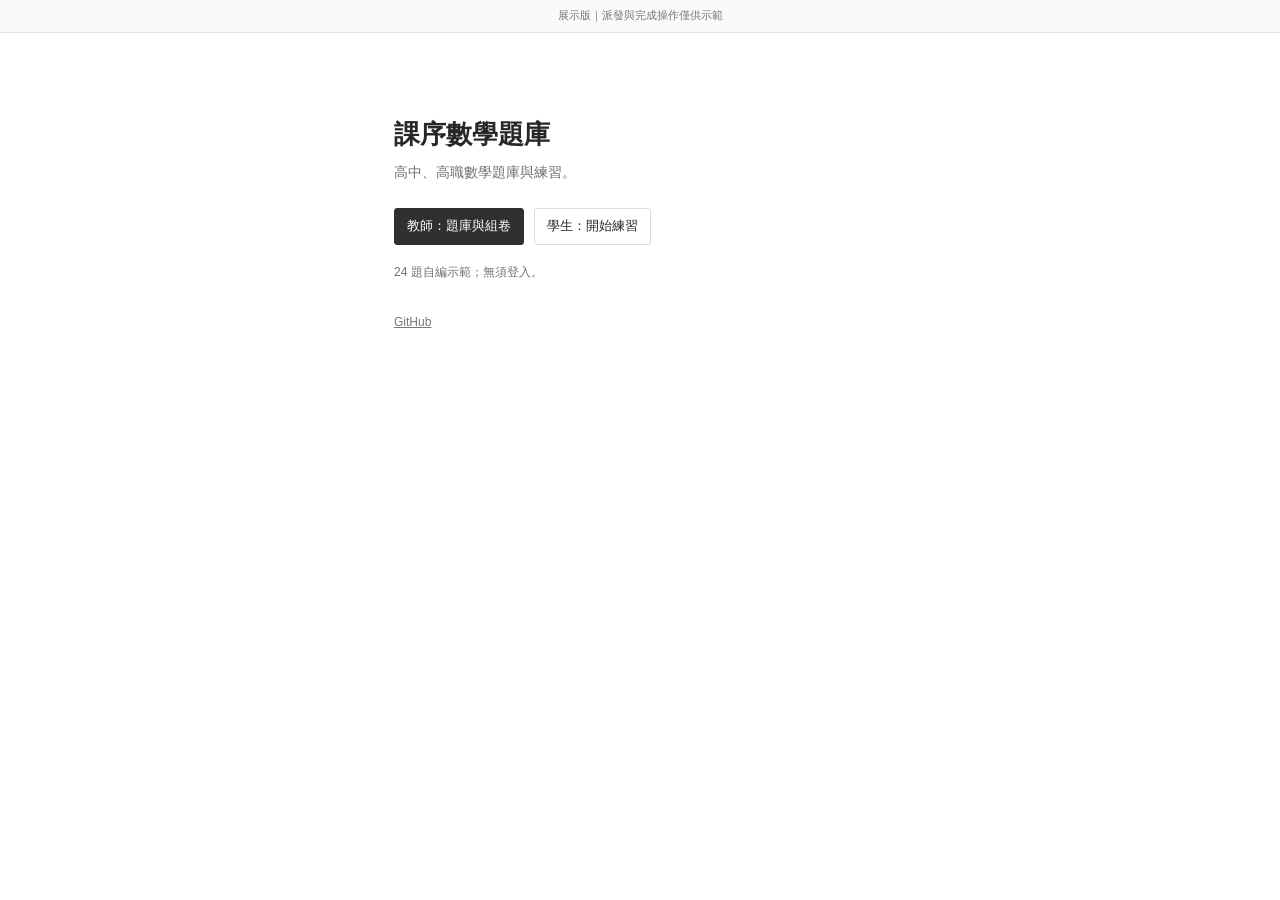
==== commit 15697012: "Let students select profile and unit for automatic practice" ====
--- a/index.html
+++ b/index.html
@@ -1,2 +1,2 @@
 <!doctype html>
-<html lang="zh-Hant"><head><meta charset="utf-8"><meta name="viewport" content="width=device-width,initial-scale=1"><meta name="description" content="課序家教數學題庫公開展示：教師組卷與學生練習介面，不提供真實登入或交卷。"><title>課序 · 家教數學題庫展示</title><link rel="icon" href="data:,"><link rel="stylesheet" href="./assets/base.css"><link rel="stylesheet" href="./assets/demo.css?v=dispatch-1"><link rel="stylesheet" href="./assets/katex/katex.min.css"><script defer src="./assets/katex/katex.min.js"></script><script defer src="./assets/katex/contrib/auto-render.min.js"></script><script defer src="./assets/dispatch-state.js?v=dispatch-1"></script><script defer src="./assets/dispatch-ui.js?v=dispatch-1"></script><script defer src="./assets/site.js?v=dispatch-1"></script></head><body data-page="home" data-root="./"><div id="app"></div><noscript>本展示需啟用JavaScript，未提供真實帳號及交卷。</noscript></body></html>+<html lang="zh-Hant"><head><meta charset="utf-8"><meta name="viewport" content="width=device-width,initial-scale=1"><meta name="description" content="課序家教數學題庫公開展示：教師組卷與學生練習介面，不提供真實登入或交卷。"><title>課序 · 家教數學題庫展示</title><link rel="icon" href="data:,"><link rel="stylesheet" href="./assets/base.css"><link rel="stylesheet" href="./assets/demo.css?v=self-1"><link rel="stylesheet" href="./assets/katex/katex.min.css"><script defer src="./assets/katex/katex.min.js"></script><script defer src="./assets/katex/contrib/auto-render.min.js"></script><script defer src="./assets/dispatch-state.js?v=self-1"></script><script defer src="./assets/dispatch-ui.js?v=self-1"></script><script defer src="./assets/self-practice.js?v=self-1"></script><script defer src="./assets/site.js?v=self-1"></script></head><body data-page="home" data-root="./"><div id="app"></div><noscript>本展示需啟用JavaScript，未提供真實帳號及交卷。</noscript></body></html>
--- a/assets/demo.css
+++ b/assets/demo.css
@@ -47,6 +47,10 @@
 .demo-steps{font-size:13px;line-height:2;padding-left:23px}
 .submission-footer{position:static;bottom:auto}
 .dispatch-notice{font-size:12px;color:#777;margin-bottom:18px}
+.self-select{max-width:740px;margin-bottom:20px}.self-select>h2{font-size:17px;margin-bottom:15px}
+.self-form-grid{display:grid;grid-template-columns:1fr 1fr;gap:12px 18px;margin-bottom:16px}.self-form-grid label{margin:0}
+.self-note{font-size:11px;color:#777;line-height:1.8;margin-top:12px}.self-settings{max-width:740px;margin-bottom:18px;font-size:12px;color:#777}
+.self-settings summary{cursor:pointer}.self-settings[open] summary{margin-bottom:15px}
 .dispatch-records{margin-top:20px}.dispatch-record{display:flex;justify-content:space-between;align-items:center;gap:15px;padding:15px 0;border-top:1px solid var(--line)}
 .dispatch-record p{font-size:12px;color:#777;margin-top:5px}.dispatch-actions{display:flex;gap:7px;flex-wrap:wrap}.dispatch-records>h2{margin-bottom:15px}
 #dispatch-form .teaching-notes{margin-top:20px}.panel ol{padding-left:23px;line-height:1.9}
@@ -62,6 +66,7 @@
  .site-wrap{padding:0 16px}.site-header{flex-wrap:wrap;gap:8px 18px;padding:12px 0 9px;min-height:0}
  .site-header .brand{font-size:19px}.home-link{order:1}.site-nav{order:2;width:100%;gap:2px}
  .site-nav button{padding:7px 10px;font-size:12px}.main{padding:18px 0 28px}
+ .self-form-grid{gap:12px}.self-form-grid input,.self-form-grid select{font-size:16px;padding:8px}.self-form-grid label{font-size:12px}.self-select button{width:100%}
  .simple-home{margin:45px auto}.simple-home h1{font-size:24px}.home-actions{flex-direction:column;align-items:stretch}
  .page-heading h1{font-size:21px}.library-layout{display:flex;flex-direction:column}
  .question-list{max-height:280px;border-right:0;border-bottom:1px solid var(--line)}
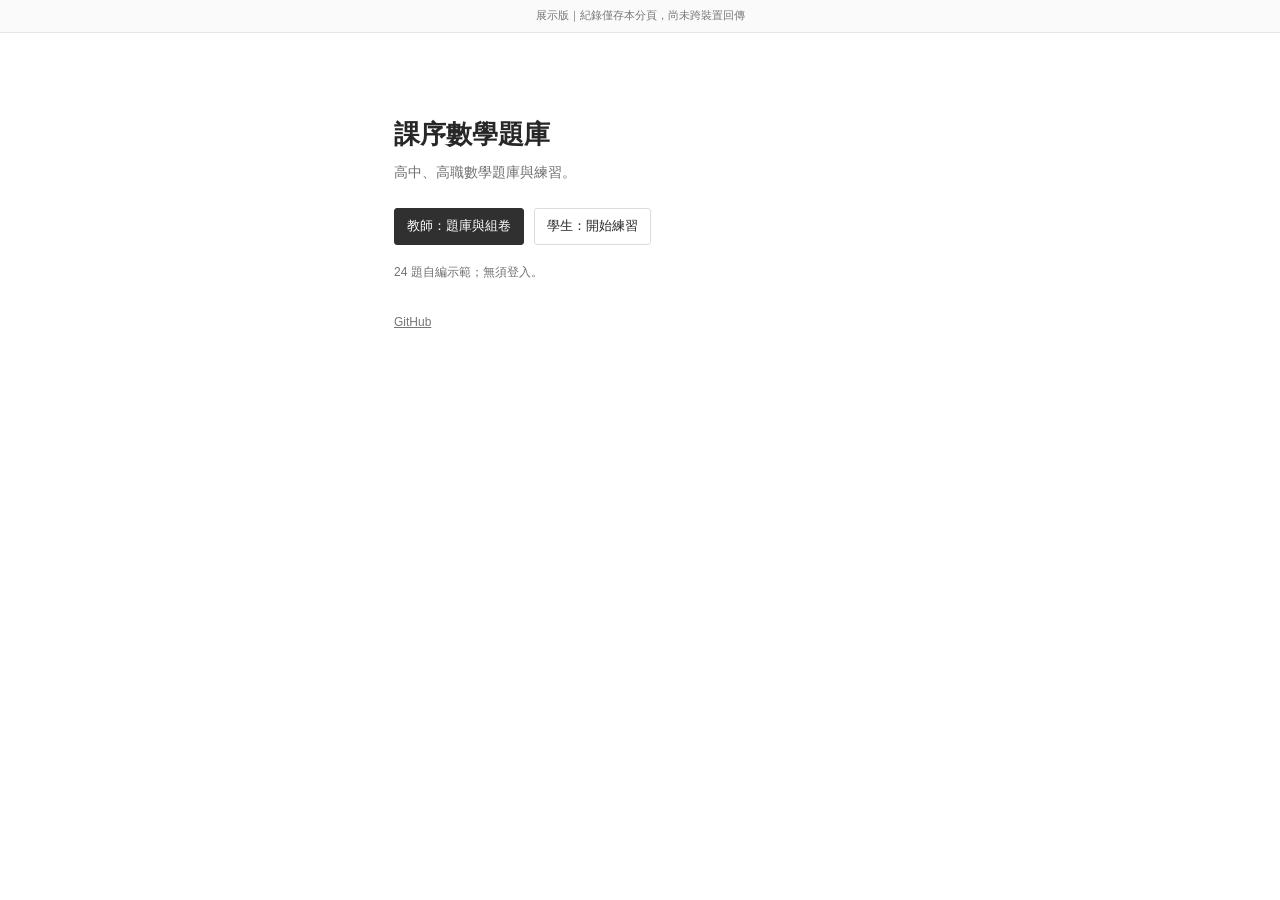
==== commit 3d8c2502: "Show grading in teacher results and simplify student completion" ====
--- a/index.html
+++ b/index.html
@@ -1,2 +1,2 @@
 <!doctype html>
-<html lang="zh-Hant"><head><meta charset="utf-8"><meta name="viewport" content="width=device-width,initial-scale=1"><meta name="description" content="課序家教數學題庫公開展示：教師組卷與學生練習介面，不提供真實登入或交卷。"><title>課序 · 家教數學題庫展示</title><link rel="icon" href="data:,"><link rel="stylesheet" href="./assets/base.css"><link rel="stylesheet" href="./assets/demo.css?v=self-1"><link rel="stylesheet" href="./assets/katex/katex.min.css"><script defer src="./assets/katex/katex.min.js"></script><script defer src="./assets/katex/contrib/auto-render.min.js"></script><script defer src="./assets/dispatch-state.js?v=self-1"></script><script defer src="./assets/dispatch-ui.js?v=self-1"></script><script defer src="./assets/self-practice.js?v=self-1"></script><script defer src="./assets/site.js?v=self-1"></script></head><body data-page="home" data-root="./"><div id="app"></div><noscript>本展示需啟用JavaScript，未提供真實帳號及交卷。</noscript></body></html>+<html lang="zh-Hant"><head><meta charset="utf-8"><meta name="viewport" content="width=device-width,initial-scale=1"><meta name="description" content="課序家教數學題庫公開展示：教師組卷與學生練習介面，不提供真實登入或交卷。"><title>課序 · 家教數學題庫展示</title><link rel="icon" href="data:,"><link rel="stylesheet" href="./assets/base.css"><link rel="stylesheet" href="./assets/demo.css?v=results-1"><link rel="stylesheet" href="./assets/katex/katex.min.css"><script defer src="./assets/katex/katex.min.js"></script><script defer src="./assets/katex/contrib/auto-render.min.js"></script><script defer src="./assets/dispatch-state.js?v=results-1"></script><script defer src="./assets/dispatch-ui.js?v=results-1"></script><script defer src="./assets/self-practice.js?v=results-1"></script><script defer src="./assets/results-ui.js?v=results-1"></script><script defer src="./assets/site.js?v=results-1"></script></head><body data-page="home" data-root="./"><div id="app"></div><noscript>本展示需啟用JavaScript，未提供真實帳號及交卷。</noscript></body></html>
--- a/assets/demo.css
+++ b/assets/demo.css
@@ -51,9 +51,12 @@
 .self-form-grid{display:grid;grid-template-columns:1fr 1fr;gap:12px 18px;margin-bottom:16px}.self-form-grid label{margin:0}
 .self-note{font-size:11px;color:#777;line-height:1.8;margin-top:12px}.self-settings{max-width:740px;margin-bottom:18px;font-size:12px;color:#777}
 .self-settings summary{cursor:pointer}.self-settings[open] summary{margin-bottom:15px}
-.dispatch-records{margin-top:20px}.dispatch-record{display:flex;justify-content:space-between;align-items:center;gap:15px;padding:15px 0;border-top:1px solid var(--line)}
-.dispatch-record p{font-size:12px;color:#777;margin-top:5px}.dispatch-actions{display:flex;gap:7px;flex-wrap:wrap}.dispatch-records>h2{margin-bottom:15px}
-#dispatch-form .teaching-notes{margin-top:20px}.panel ol{padding-left:23px;line-height:1.9}
+.panel ol{padding-left:23px;line-height:1.9}
+.teacher-result{margin-bottom:16px;overflow-wrap:anywhere}.teacher-result h2{font-size:17px;margin-bottom:8px}
+.result-summary{font-size:13px;line-height:1.9;margin:12px 0 8px}.result-question{border-top:1px solid var(--line);padding:12px 0;font-size:13px}
+.result-question summary{cursor:pointer}.result-question h3{margin:12px 0;font-size:15px}.result-question .solution-block{margin-top:12px}
+.history-entry{padding:12px 0;margin:0;border-top:1px solid var(--line);border-bottom:0}.history-entry h3{font-size:14px;margin-bottom:6px}
+#result-name,#result-unit{min-width:130px;max-width:100%;font-size:14px}
 .print-actions{margin:20px auto;max-width:850px;display:flex;align-items:center;flex-wrap:wrap;gap:12px;padding:0 20px}
 .print-actions p{font-size:12px;color:var(--muted);width:100%}
 .print-paper{max-width:850px;padding:40px;margin:20px auto;background:white}
